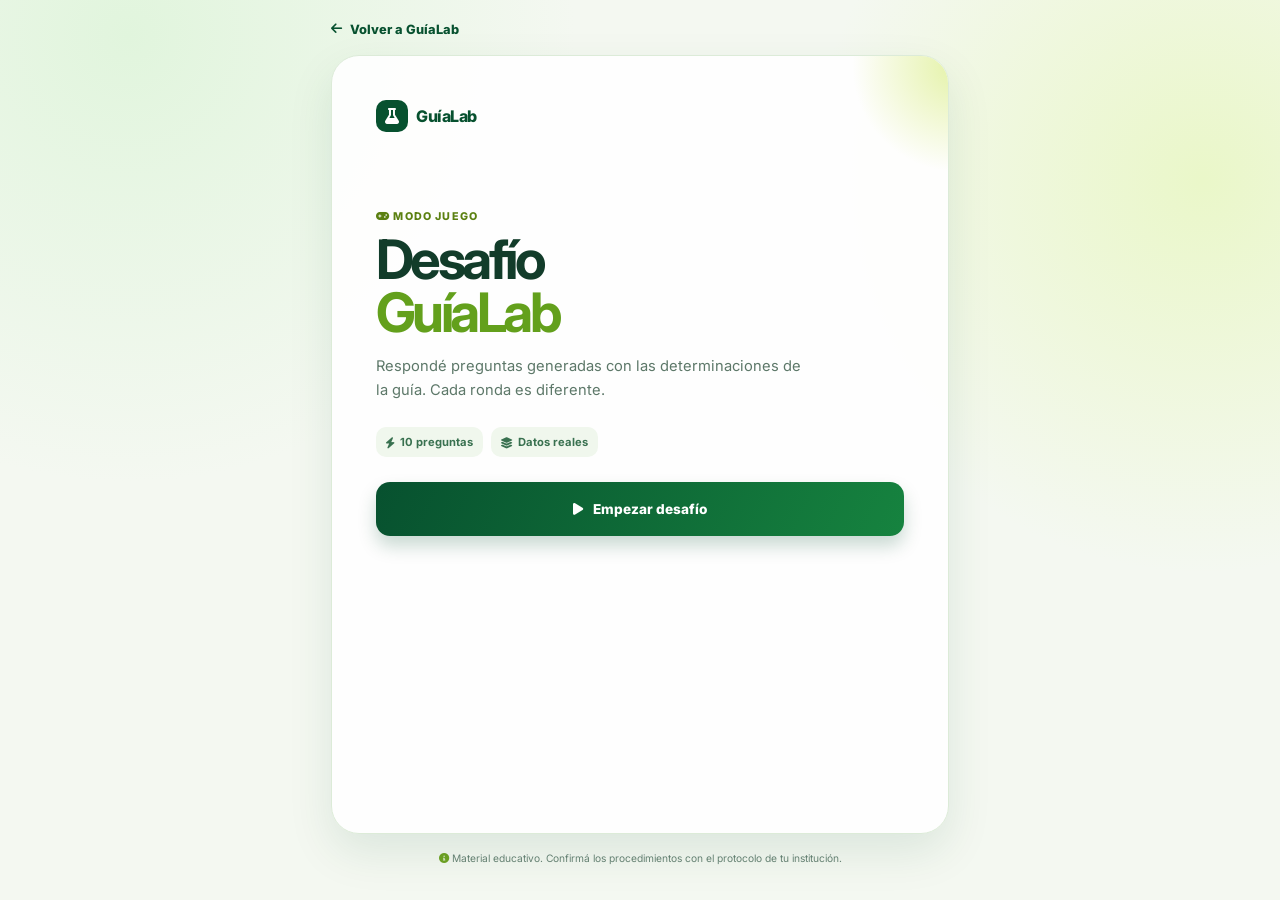
==== game.html @ 6c03ec9b "Add files via upload" ====
<!DOCTYPE html>
<html lang="es">
<head>
    <meta charset="UTF-8">
    <meta name="viewport" content="width=device-width, initial-scale=1.0">
    <meta name="theme-color" content="#07512f">
    <title>Desafío GuíaLab</title>
    <link rel="manifest" href="manifest.json">
    <link rel="preconnect" href="https://fonts.googleapis.com">
    <link rel="preconnect" href="https://fonts.gstatic.com" crossorigin>
    <link href="https://fonts.googleapis.com/css2?family=Inter:wght@400;500;600;700;800&display=swap" rel="stylesheet">
    <link rel="stylesheet" href="https://cdnjs.cloudflare.com/ajax/libs/font-awesome/6.0.0/css/all.min.css">
    <link rel="stylesheet" href="game.css">
</head>
<body>
    <main class="game-shell">
        <a class="back-link" href="index.html"><i class="fas fa-arrow-left"></i> Volver a GuíaLab</a>
        <section class="game-card" aria-live="polite">
            <div class="game-brand"><span class="brand-mark"><i class="fas fa-flask"></i></span><span>GuíaLab</span></div>
            <div id="gameContent">
                <div class="intro-screen">
                    <span class="eyebrow"><i class="fas fa-gamepad"></i> Modo juego</span>
                    <h1>Desafío<br><em>GuíaLab</em></h1>
                    <p>Respondé preguntas generadas con las determinaciones de la guía. Cada ronda es diferente.</p>
                    <div class="intro-stats"><span><i class="fas fa-bolt"></i> 10 preguntas</span><span><i class="fas fa-layer-group"></i> Datos reales</span></div>
                    <button class="primary-button" id="startGame"><i class="fas fa-play"></i> Empezar desafío</button>
                    <p class="best-score" id="bestScore" hidden></p>
                </div>
            </div>
        </section>
        <p class="support-note"><i class="fas fa-circle-info"></i> Material educativo. Confirmá los procedimientos con el protocolo de tu institución.</p>
    </main>
    <script src="game.js"></script>
</body>
</html>
---- game.css ----
:root { color-scheme:light; --green:#07512f; --lime:#c3e657; --ink:#123c2a; --muted:#5d7869; }
* { box-sizing:border-box; }
body { min-height:100vh; margin:0; font-family:Inter,system-ui,sans-serif; color:var(--ink); background:radial-gradient(circle at 10% 4%,#e1f5dd 0,transparent 31%),radial-gradient(circle at 94% 20%,#eaf7c9 0,transparent 28%),#f4f8f1; }
.game-shell { width:min(100%,650px); min-height:100vh; margin:auto; padding:22px 16px 34px; display:flex; flex-direction:column; }
.back-link,.return-button { display:inline-flex; align-items:center; gap:8px; width:max-content; color:var(--green); font-size:.8rem; font-weight:800; text-decoration:none; }
.back-link { margin-bottom:18px; }
.game-card { position:relative; flex:1; overflow:hidden; padding:clamp(24px,6vw,44px); border:1px solid #dcebd8; border-radius:28px; background:rgba(255,255,255,.92); box-shadow:0 18px 45px rgba(7,81,47,.1); }
.game-card::before { content:''; position:absolute; width:220px; height:220px; right:-120px; top:-100px; border-radius:50%; background:radial-gradient(circle,#e4f2a7,transparent 68%); pointer-events:none; }
.game-brand { position:relative; z-index:1; display:flex; align-items:center; gap:8px; color:var(--green); font-weight:800; letter-spacing:-.03em; }
.brand-mark { width:32px; height:32px; display:grid; place-items:center; border-radius:10px; color:#fff; background:var(--green); }
.intro-screen { position:relative; z-index:1; padding-top:clamp(45px,11vw,78px); }
.eyebrow { display:block; color:#5b8011; font-size:.67rem; font-weight:800; letter-spacing:.11em; text-transform:uppercase; }
.intro-screen h1,.result-screen h1 { margin:10px 0 14px; font-size:clamp(2.15rem,8vw,3.4rem); line-height:.98; letter-spacing:-.065em; }
.intro-screen h1 em { color:#63a01c; font-style:normal; }
.intro-screen p { max-width:430px; margin:0; color:var(--muted); font-size:.92rem; line-height:1.65; }
.intro-stats { display:flex; flex-wrap:wrap; gap:8px; margin:25px 0; }
.intro-stats span,.streak-row span { display:inline-flex; align-items:center; gap:6px; padding:8px 10px; border-radius:10px; color:#397150; background:#f0f7ed; font-size:.7rem; font-weight:700; }
.primary-button { width:100%; min-height:54px; border:0; border-radius:14px; color:#fff; background:linear-gradient(115deg,#07512f,#16833f); box-shadow:0 10px 18px rgba(7,81,47,.21); font:inherit; font-size:.85rem; font-weight:800; cursor:pointer; transition:transform .18s ease,opacity .18s ease; }
.primary-button:hover { transform:translateY(-1px); }.primary-button:disabled { cursor:wait; opacity:.6; }.primary-button i { margin-right:7px; }
.best-score { margin-top:13px!important; color:#587667!important; text-align:center; font-size:.72rem!important; }.best-score i { color:#d19216; }
.support-note { margin:17px auto 0; color:#688375; font-size:.64rem; text-align:center; line-height:1.5; }.support-note i { color:#6fa323; }
.game-topbar { position:relative; z-index:1; display:flex; align-items:flex-start; justify-content:space-between; gap:12px; }.game-topbar strong { display:block; margin-top:3px; font-size:1rem; }.score-pill { display:flex; gap:5px; align-items:center; padding:9px 11px; border-radius:11px; color:#8b5f00; background:#fff8d9; font-size:.82rem; font-weight:800; }.score-pill i { color:#e4a519; }
.progress-track { height:7px; margin:22px 0 12px; overflow:hidden; border-radius:99px; background:#eaf2e6; }.progress-track span { display:block; height:100%; border-radius:inherit; background:linear-gradient(90deg,#0d753f,#9cc42d); transition:width .3s ease; }.streak-row { display:flex; justify-content:space-between; gap:8px; }.streak-row i { color:#e57d16; }.streak-row span:last-child i { color:#16833f; }
.question-card { margin:26px 0 20px; }.question-icon { display:grid; place-items:center; width:46px; height:46px; border-radius:14px; color:#2d761f; background:#eff8d9; font-size:1.1rem; }.question-name { margin:17px 0 7px; color:#397150; font-size:.75rem; font-weight:800; text-transform:uppercase; letter-spacing:.06em; }.question-card h1 { margin:0; font-size:clamp(1.3rem,5vw,1.8rem); line-height:1.2; letter-spacing:-.045em; }
.options { display:grid; gap:10px; }.options button { display:flex; align-items:center; gap:11px; width:100%; padding:12px; border:1px solid #dce9da; border-radius:13px; color:#244e39; background:#fff; text-align:left; font:inherit; font-size:.78rem; font-weight:700; cursor:pointer; transition:transform .15s ease,border-color .15s ease,background .15s ease; }.options button:hover:not(:disabled) { transform:translateX(2px); border-color:#8fbd77; background:#f8fcf4; }.options button span { display:grid; place-items:center; flex:0 0 28px; width:28px; height:28px; border-radius:8px; color:#4e7660; background:#eef5ec; font-size:.68rem; }.options button.correct { border-color:#74b848; background:#f2f9e9; }.options button.correct span { color:#fff; background:#3d9a3a; }.options button.incorrect { border-color:#e79082; background:#fff2ef; }.options button:disabled { cursor:default; }
.feedback { display:grid; grid-template-columns:1fr auto; align-items:center; gap:5px 12px; margin-top:16px; padding:13px; border-radius:13px; font-size:.75rem; }.feedback strong { font-size:.82rem; }.feedback span { color:#587566; }.feedback button { grid-column:2; grid-row:1 / span 2; border:0; border-radius:9px; padding:9px 10px; color:#fff; background:#176f3e; font:inherit; font-size:.7rem; font-weight:800; cursor:pointer; }.feedback.positive { background:#f0f8e8; }.feedback.negative { background:#fff4ef; }.feedback.negative button { background:#a5533f; }
.result-screen { position:relative; z-index:1; padding-top:clamp(35px,9vw,66px); text-align:center; }.result-icon { display:grid; place-items:center; width:70px; height:70px; margin:auto; border-radius:22px; color:#9b7200; background:#fff3c8; font-size:1.8rem; }.result-screen h1 { font-size:2.3rem; }.result-screen > p { margin:0; color:var(--muted); font-size:.8rem; }.final-score { display:block; margin:5px 0 20px; color:#1b703d; font-size:3.8rem; line-height:1; letter-spacing:-.07em; }.result-grid { display:grid; grid-template-columns:repeat(2,1fr); gap:10px; margin:0 0 19px; }.result-grid div { display:flex; flex-direction:column; gap:4px; padding:14px; border-radius:13px; background:#f4f8ef; }.result-grid i { color:#d47a15; }.result-grid strong { font-size:1.1rem; }.result-grid small { color:var(--muted); font-size:.66rem; }.result-message { max-width:400px; margin:0 auto 20px!important; line-height:1.55; }.return-button { margin:17px auto 0; font-size:.75rem; }.error-screen { position:relative; z-index:1; padding-top:65px; text-align:center; }.error-screen i { color:#bb6a30; font-size:2rem; }.error-screen h1 { font-size:1.35rem; }.error-screen p { color:var(--muted); font-size:.8rem; }.error-screen a { color:var(--green); font-weight:800; }
@media (max-width:430px) { .game-shell { padding:15px 11px 25px; }.game-card { padding:24px 18px; border-radius:22px; }.feedback { grid-template-columns:1fr; }.feedback button { grid-column:1; grid-row:auto; width:100%; margin-top:4px; }.streak-row span { font-size:.62rem; padding:7px; } }
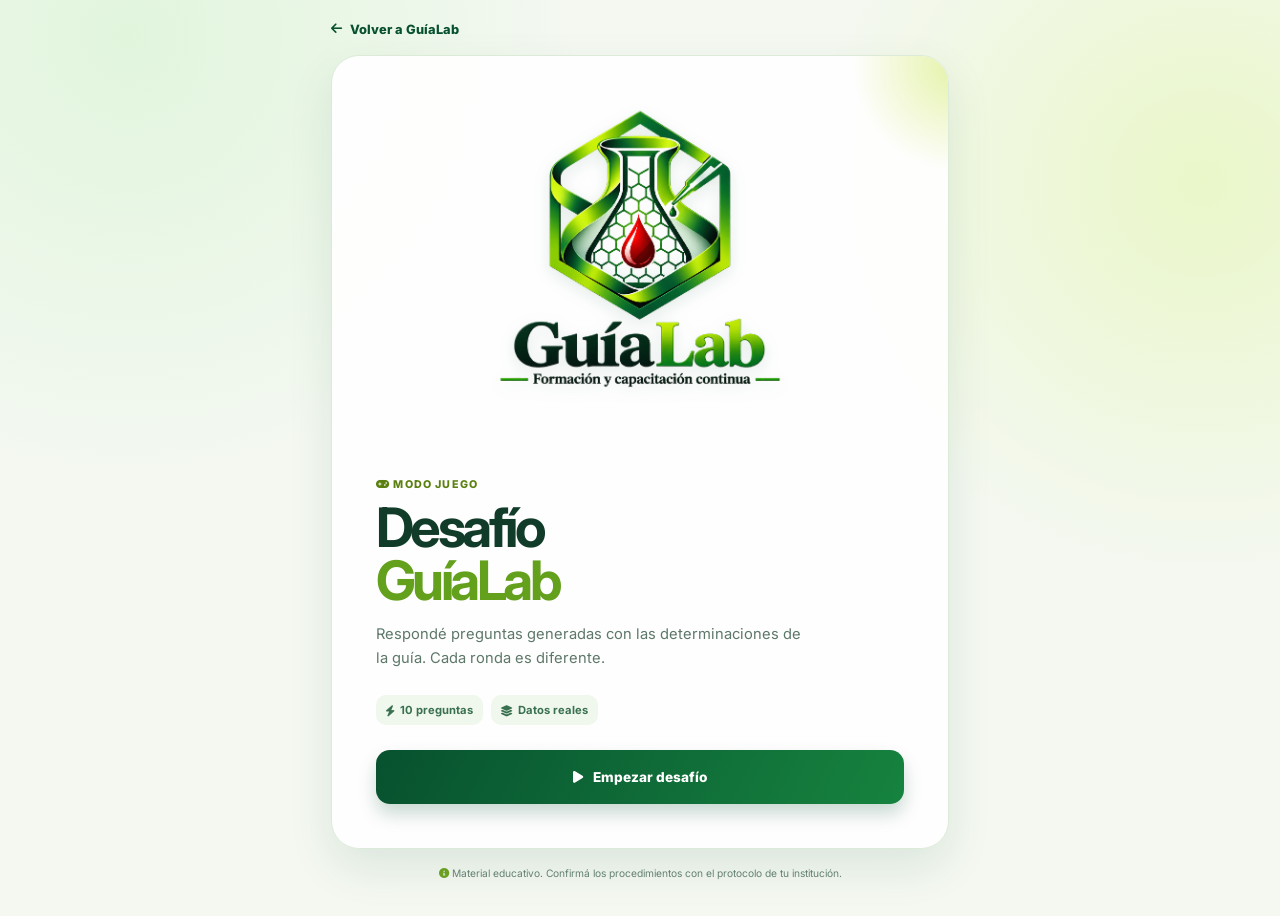
==== commit 77f89660: "Add files via upload" ====
--- a/game.html
+++ b/game.html
@@ -16,7 +16,7 @@
     <main class="game-shell">
         <a class="back-link" href="index.html"><i class="fas fa-arrow-left"></i> Volver a GuíaLab</a>
         <section class="game-card" aria-live="polite">
-            <div class="game-brand"><span class="brand-mark"><i class="fas fa-flask"></i></span><span>GuíaLab</span></div>
+            <div class="game-brand"><img src="logo-guialab.png" alt="GuíaLab · Formación y capacitación continua"></div>
             <div id="gameContent">
                 <div class="intro-screen">
                     <span class="eyebrow"><i class="fas fa-gamepad"></i> Modo juego</span>
--- a/game.css
+++ b/game.css
@@ -6,8 +6,8 @@
 .back-link { margin-bottom:18px; }
 .game-card { position:relative; flex:1; overflow:hidden; padding:clamp(24px,6vw,44px); border:1px solid #dcebd8; border-radius:28px; background:rgba(255,255,255,.92); box-shadow:0 18px 45px rgba(7,81,47,.1); }
 .game-card::before { content:''; position:absolute; width:220px; height:220px; right:-120px; top:-100px; border-radius:50%; background:radial-gradient(circle,#e4f2a7,transparent 68%); pointer-events:none; }
-.game-brand { position:relative; z-index:1; display:flex; align-items:center; gap:8px; color:var(--green); font-weight:800; letter-spacing:-.03em; }
-.brand-mark { width:32px; height:32px; display:grid; place-items:center; border-radius:10px; color:#fff; background:var(--green); }
+.game-brand { position:relative; z-index:1; display:flex; justify-content:center; padding:0 8px; }
+.game-brand img { display:block; width:min(100%,300px); height:auto; filter:drop-shadow(0 5px 8px rgba(7,81,47,.11)); }
 .intro-screen { position:relative; z-index:1; padding-top:clamp(45px,11vw,78px); }
 .eyebrow { display:block; color:#5b8011; font-size:.67rem; font-weight:800; letter-spacing:.11em; text-transform:uppercase; }
 .intro-screen h1,.result-screen h1 { margin:10px 0 14px; font-size:clamp(2.15rem,8vw,3.4rem); line-height:.98; letter-spacing:-.065em; }
